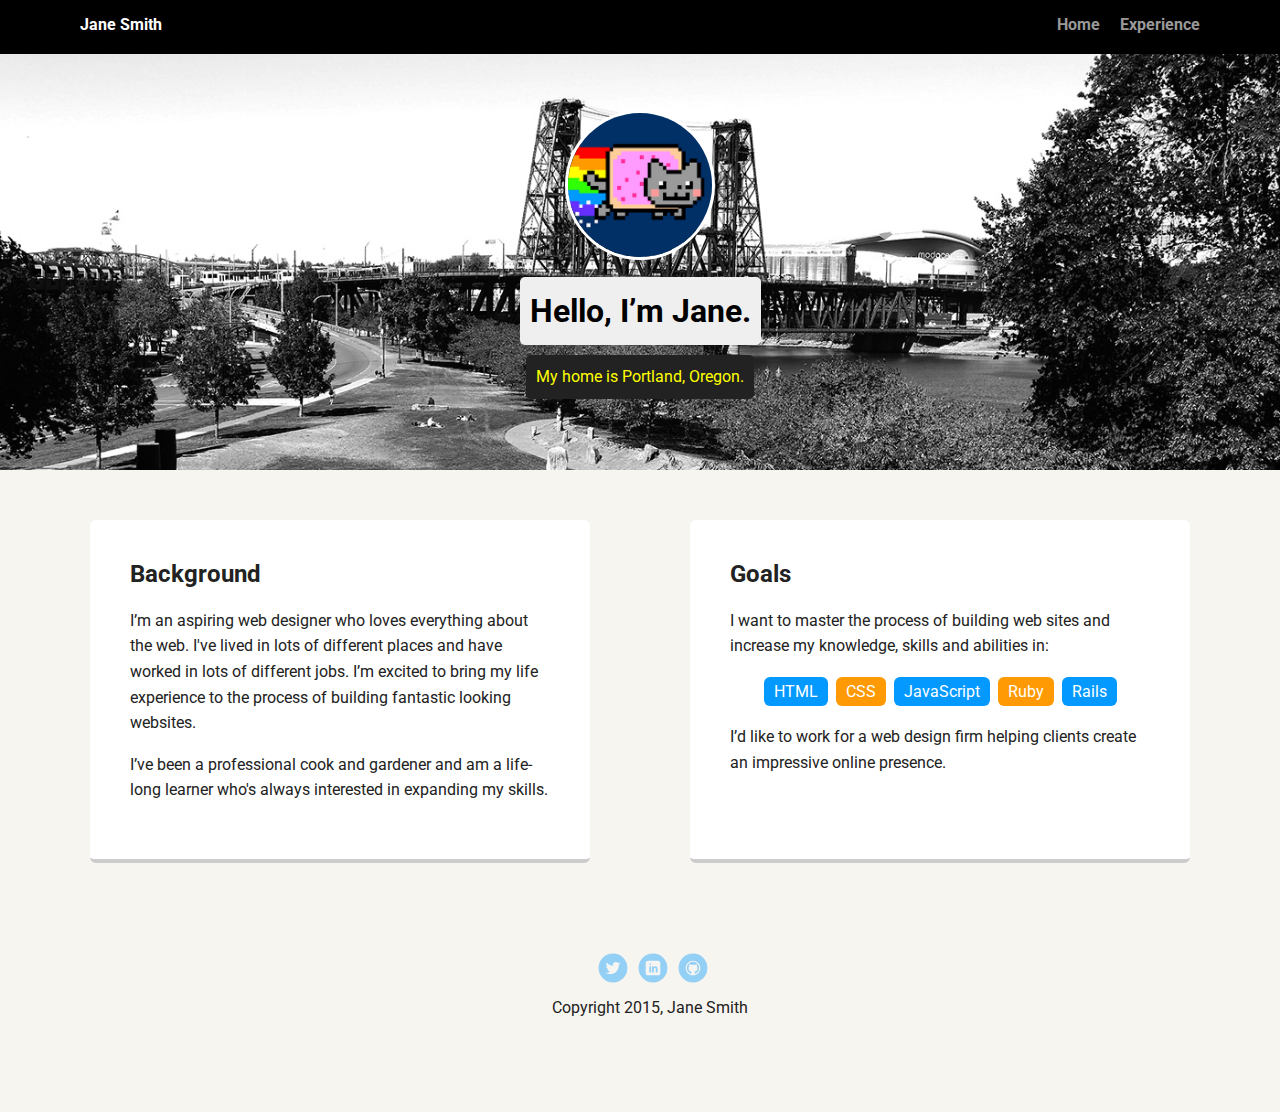
==== index.html @ b49b7c62 "Starter Files" ====
<!doctype html>
<html lang="en">
<head>
  <meta charset="utf-8">
  <title>Jane Smith's Profile</title>
  <meta name="viewport" content="width=device-width, initial-scale=1.0">
  <link rel="stylesheet" href="styles.css">
  <link href="https://fonts.googleapis.com/css?family=Muli%7CRoboto:400,300,500,700,900" rel="stylesheet"></head>
  <body>

    <div class="main-nav">
        <ul class="nav">
          <li class="name">Jane Smith</li>
          <li><a href="#">Home</a></li>
          <li><a href="#">Experience</a></li>
        </ul>
    </div>

    <header>
      <img src="images/me.png" alt="Drawing of Jane Smith" class="profile-image">
      <h1 class="tag name">Hello, I’m Jane.</h1>
      <p class="tag location">My home is Portland, Oregon.</p>
    </header>

    <main class="flex">
      <div class="card">
        <h2>Background</h2>
        <p>I’m an aspiring web designer who loves everything about the web. I've lived in lots of different places and have worked in lots of different jobs. I’m excited to bring my life experience to the process of building fantastic looking websites.</p>
        <p>I’ve been a professional cook and gardener and am a life-long learner who's always interested in expanding my skills.</p>
      </div> 

      <div class="card">
        <h2>Goals</h2>
        <p>I want to master the process of building web sites and increase my knowledge, skills and abilities in:</p>
        <ul class="skills">
          <li>HTML</li>
          <li>CSS</li>
          <li>JavaScript</li>
          <li>Ruby</li>
          <li>Rails</li>
        </ul>
        <p>I’d like to work for a web design firm helping clients create an impressive online presence.</p>
      </div> 

    </main>
    <footer>
      <ul>
        <li><a href="#" class="social twitter">Twitter</a></li>
        <li><a href="#" class="social linkedin">LinkedIn</a></li>
        <li><a href="#" class="social github">Github</a></li>
      </ul>
      <p class="copyright">Copyright 2015, Jane Smith</p>
    </footer>
  </body>
  </html>
---- styles.css ----
/* Global Layout Set-up */
* { 
  box-sizing: border-box;
}
  
body {
  margin: 0;
  padding: 0;
  text-align: center;
  font-family: 'Roboto', sans-serif;
  color: #222;
  background: #f7f5f0;
}
/* Link Styles */

a {
  text-decoration: none;
  color: #999;
}
a:hover {
  color: #6633ff;
}

/* Section Styles */

.main-nav {
  width: 100%;
  background: black;
  min-height: 30px;
  padding: 10px;
  position: fixed;
  text-align: center;
}
.nav {
  display: flex;
  justify-content: space-around;
  font-weight: 700;
  list-style-type: none;
  margin: 0 auto;
  padding: 0;
}

.nav .name {
    display: block;
    margin-right: auto;
    color: white;
}
.nav li {
  padding: 5px 10px 10px 10px;
}
.nav a {
  transition: all .5s;
}
.nav a:hover {
  color: white
}

header {
  text-align: center;
  background: url('images/portland.jpg') no-repeat top center ;
  background-size: cover;
  overflow: hidden;
  padding-top: 60px;
}
header {
  line-height: 1.5;
}
header .profile-image {
  margin-top: 50px;
  width: 150px;
  height: 150px;
  border-radius: 50%;
  border: 3px solid white;
  transition: all .5s;
}
header .profile-image:hover {
  transform: scale(1.2) rotate(5deg);
}
.tag {
  background-color: #efefef;
  color: black;
  padding: 10px;
  border-radius: 5px;
  display: table;
  margin: 10px auto;
} 
.location {
  background-color: #222;
  color: yellow;
}
.card {
  margin: 30px;
  padding: 20px 40px 40px;
  max-width: 500px;
  text-align: left;
  background: #fff;
  border-bottom: 4px solid #ccc;
  border-radius: 6px;
  transition: all .5s;
}
.card:hover {
  border-color: #ff99ff;
}

ul.skills {
  padding: 0;
  text-align: center;
}

.skills li {
  border-radius: 6px;
  display: inline-block;
  background: #ff9904;
  color: white;
  padding: 5px 10px;
  margin: 2px;
}

.skills li:nth-child(odd) {
  background: #0399ff;
}

footer {
  width: 100%;
  min-height: 30px;
  padding: 20px 0 40px 20px;
}

footer .copyright {
  top: -8px;
  font-size: .75em;
}

footer ul {
  list-style-type: none;
  margin: 0;
  padding: 0;
}

footer ul li {
  display: inline-block;
}

a.social {
  display: inline-block;
  text-indent: -9999px;
  margin-left: 5px;
  width: 30px;
  height: 30px;
  background-size: 30px 30px;
  opacity: .4;
  transition: all .5s;
}
a.twitter {
  background-image: url(images/twitter.svg);
}
a.linkedin {
  background-image: url(images/linkedin.svg);
}
a.github {
  background-image: url(images/github.svg);
}
a.social:hover {
  opacity: 1;
}
.clearfix {
  clear: both;
}

/* Styles for larger screens */
@media screen and (min-width: 720px) {
  
  .flex {
      display: -ms-flexbox;      /* TWEENER - IE 10 */
      display: flex; 
      max-width: 1200px;
      -ms-flex-pack: distribute;
      justify-content: space-around;
      margin: 0 auto;
  }

  header {
    min-height: 470px;
  }

  .nav {
    max-width: 1200px;
    padding: 0 30px;
  }


  main {
    padding-top: 20px;
  }

  main p {
    line-height: 1.6em;
  }

  footer {
    font-size: 1.3em;
    max-width: 1200px;
    margin: 40px auto;
  }

}
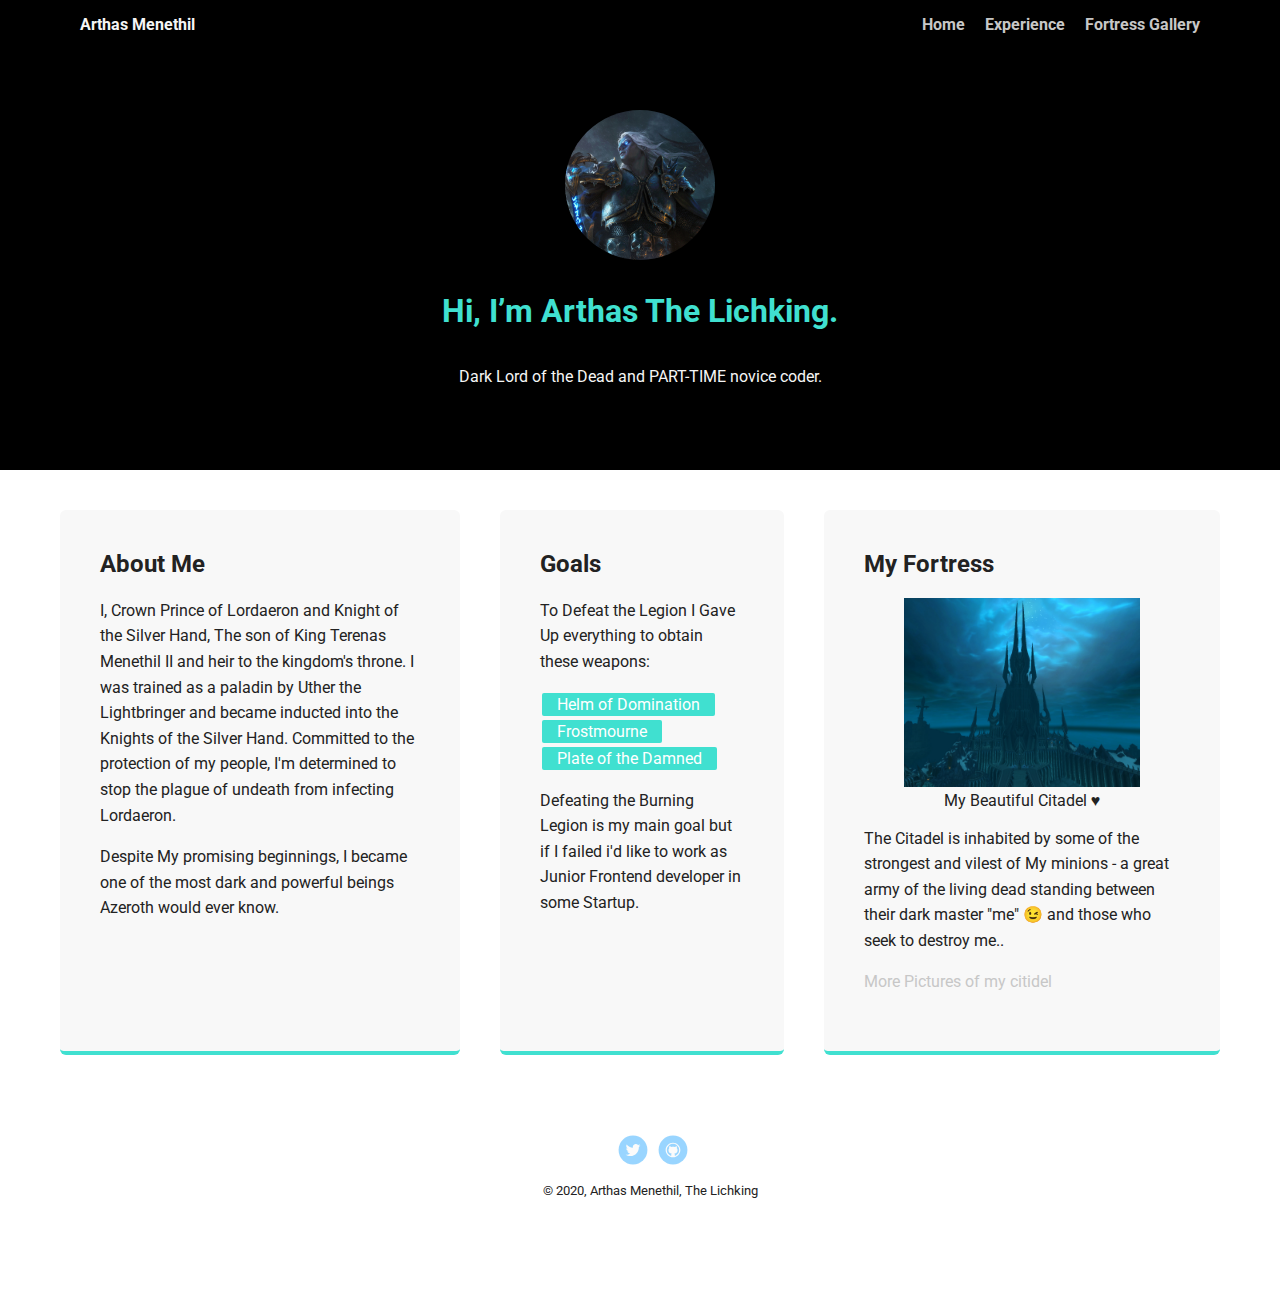
==== commit da7015ac: "Build.v1" ====
--- a/index.html
+++ b/index.html
@@ -2,54 +2,74 @@
 <html lang="en">
 <head>
   <meta charset="utf-8">
-  <title>Jane Smith's Profile</title>
+  <title>Lichking's Portfolio</title>
   <meta name="viewport" content="width=device-width, initial-scale=1.0">
   <link rel="stylesheet" href="styles.css">
   <link href="https://fonts.googleapis.com/css?family=Muli%7CRoboto:400,300,500,700,900" rel="stylesheet"></head>
   <body>
 
-    <div class="main-nav">
+    <nav class="main-nav">
         <ul class="nav">
-          <li class="name">Jane Smith</li>
-          <li><a href="#">Home</a></li>
-          <li><a href="#">Experience</a></li>
+          <li class="name">Arthas Menethil</li>
+          <li><a href="index.html">Home</a></li>
+          <li><a href="experience.html">Experience</a></li>
+          <li><a href="Fortress.html">Fortress Gallery</a></li>
         </ul>
-    </div>
+    </nav>
 
     <header>
-      <img src="images/me.png" alt="Drawing of Jane Smith" class="profile-image">
-      <h1 class="tag name">Hello, I’m Jane.</h1>
-      <p class="tag location">My home is Portland, Oregon.</p>
+      <img src="images/lichking.jpg" alt="The Ruthless Lichking" class="profile-image">
+      <h1 class="tag name">Hi, I’m Arthas The Lichking.</h1>
+      <p class="tag location">Dark Lord of the Dead and PART-TIME novice coder.</p>
     </header>
 
     <main class="flex">
-      <div class="card">
-        <h2>Background</h2>
-        <p>I’m an aspiring web designer who loves everything about the web. I've lived in lots of different places and have worked in lots of different jobs. I’m excited to bring my life experience to the process of building fantastic looking websites.</p>
-        <p>I’ve been a professional cook and gardener and am a life-long learner who's always interested in expanding my skills.</p>
-      </div> 
+      <section class="card">
+        <h2>About Me</h2>
+        <p>
+          I, Crown Prince of Lordaeron and Knight of the Silver Hand, The son of King Terenas Menethil II and
+          heir to the kingdom's throne. I was trained as a paladin by Uther the Lightbringer and became inducted into the Knights
+          of the Silver Hand. Committed to the protection of my people, I'm determined to stop the plague of undeath from infecting Lordaeron.
+        </p>
+        <p>Despite My promising beginnings, I became one of the most dark and powerful beings Azeroth would ever know. 
+          
+        </p>
+      </section> 
 
-      <div class="card">
+      <section class="card">
         <h2>Goals</h2>
-        <p>I want to master the process of building web sites and increase my knowledge, skills and abilities in:</p>
+        <p>To Defeat the Legion I Gave Up everything to obtain these weapons:  </p>
         <ul class="skills">
-          <li>HTML</li>
-          <li>CSS</li>
-          <li>JavaScript</li>
-          <li>Ruby</li>
-          <li>Rails</li>
+          <li>Helm of Domination</li>
+          <li>Frostmourne</li>
+          <li>Plate of the Damned</li>
+          
+          
         </ul>
-        <p>I’d like to work for a web design firm helping clients create an impressive online presence.</p>
-      </div> 
+        <p>Defeating the Burning Legion is my main goal but if I failed i'd like to work as Junior Frontend developer in some Startup.</p>
+      </section> 
 
+      <section class="card">
+        <h2>My Fortress</h2>
+       
+        <figure class="figure-img">
+          <img src="images/icecrown1.jpg" alt="Icecrown citidel">
+          <figcaption>My Beautiful Citadel &hearts; </figcaption>
+        </figure>
+    
+        <p>The Citadel is inhabited by some of the strongest and vilest of My minions - a great army of the
+        living dead standing between their dark master "me" &#x1F609; and those who seek to destroy me..</p>
+        <p><a href="Fortress.html" target="_blank"> More Pictures of my citidel</a></p>
+      </section>
+      
     </main>
     <footer>
       <ul>
-        <li><a href="#" class="social twitter">Twitter</a></li>
-        <li><a href="#" class="social linkedin">LinkedIn</a></li>
-        <li><a href="#" class="social github">Github</a></li>
+        <li><a href="https://www.youtube.com/watch?v=dQw4w9WgXcQ" class="social twitter" target="_blank">Twitter</a></li>
+        
+        <li><a href="https://github.com/zephr1x" class="social github" target="_blank">Github</a></li>
       </ul>
-      <p class="copyright">Copyright 2015, Jane Smith</p>
+      <p class="copyright"><small>&copy; 2020, Arthas Menethil, The Lichking</small></p>
     </footer>
   </body>
   </html>
--- a/styles.css
+++ b/styles.css
@@ -9,16 +9,16 @@
   text-align: center;
   font-family: 'Roboto', sans-serif;
   color: #222;
-  background: #f7f5f0;
+  background: white;
 }
 /* Link Styles */
 
 a {
   text-decoration: none;
-  color: #999;
+  color: rgb(199, 199, 199);
 }
 a:hover {
-  color: #6633ff;
+  color: turquoise;
 }
 
 /* Section Styles */
@@ -43,7 +43,7 @@
 .nav .name {
     display: block;
     margin-right: auto;
-    color: white;
+    color: whitesmoke;
 }
 .nav li {
   padding: 5px 10px 10px 10px;
@@ -52,12 +52,22 @@
   transition: all .5s;
 }
 .nav a:hover {
-  color: white
-}
-
+  color: turquoise;
+}
+.experience {
+  color: turquoise;
+}
+.xppage {
+  text-align: center;
+  background: black;
+  background-size: 200px;
+  overflow: hidden;
+  padding-top: 60px;
+ 
+}
 header {
   text-align: center;
-  background: url('images/portland.jpg') no-repeat top center ;
+  background: black;
   background-size: cover;
   overflow: hidden;
   padding-top: 60px;
@@ -69,55 +79,55 @@
   margin-top: 50px;
   width: 150px;
   height: 150px;
-  border-radius: 50%;
-  border: 3px solid white;
+  border-radius: 60%;
+  border: none;
   transition: all .5s;
 }
 header .profile-image:hover {
-  transform: scale(1.2) rotate(5deg);
+  transform: scale(1.2) rotate(0deg);
 }
 .tag {
-  background-color: #efefef;
-  color: black;
+  background-color: none;
+  color: turquoise;
   padding: 10px;
   border-radius: 5px;
   display: table;
   margin: 10px auto;
 } 
 .location {
-  background-color: #222;
-  color: yellow;
+  background-color: none;
+  color:  whitesmoke;
 }
 .card {
-  margin: 30px;
+  margin: 20px;
   padding: 20px 40px 40px;
-  max-width: 500px;
+  max-width: 400px;
   text-align: left;
-  background: #fff;
-  border-bottom: 4px solid #ccc;
+  background: rgb(248, 248, 248);
+  border-bottom: 4px solid turquoise;
   border-radius: 6px;
   transition: all .5s;
 }
 .card:hover {
-  border-color: #ff99ff;
+  border-color: darkblue;
 }
 
 ul.skills {
   padding: 0;
-  text-align: center;
+  text-align: left;
 }
 
 .skills li {
-  border-radius: 6px;
+  border-radius: 2px;
   display: inline-block;
-  background: #ff9904;
+  background: turquoise;
   color: white;
-  padding: 5px 10px;
+  padding: 2px 15px;
   margin: 2px;
 }
 
 .skills li:nth-child(odd) {
-  background: #0399ff;
+  background: turquoise;
 }
 
 footer {
@@ -154,9 +164,7 @@
 a.twitter {
   background-image: url(images/twitter.svg);
 }
-a.linkedin {
-  background-image: url(images/linkedin.svg);
-}
+
 a.github {
   background-image: url(images/github.svg);
 }
@@ -205,3 +213,32 @@
 
 }
 
+img {
+    width: 100%;
+    height: auto;
+}
+figcaption {
+    text-align: center;
+    width:100%;
+}
+
+.lorem {
+  margin: 20px;
+  
+  padding: 20px 40px 40px;
+  max-width: 700px;
+  text-align: center;
+  background: rgb(248, 248, 248);
+  
+  border-radius: 6px;
+  transition: all .5s;
+}
+.gallery-img {
+  display: block;
+  margin-left: auto;
+  margin-right: auto;
+  width: 50%;
+  
+  
+  
+}